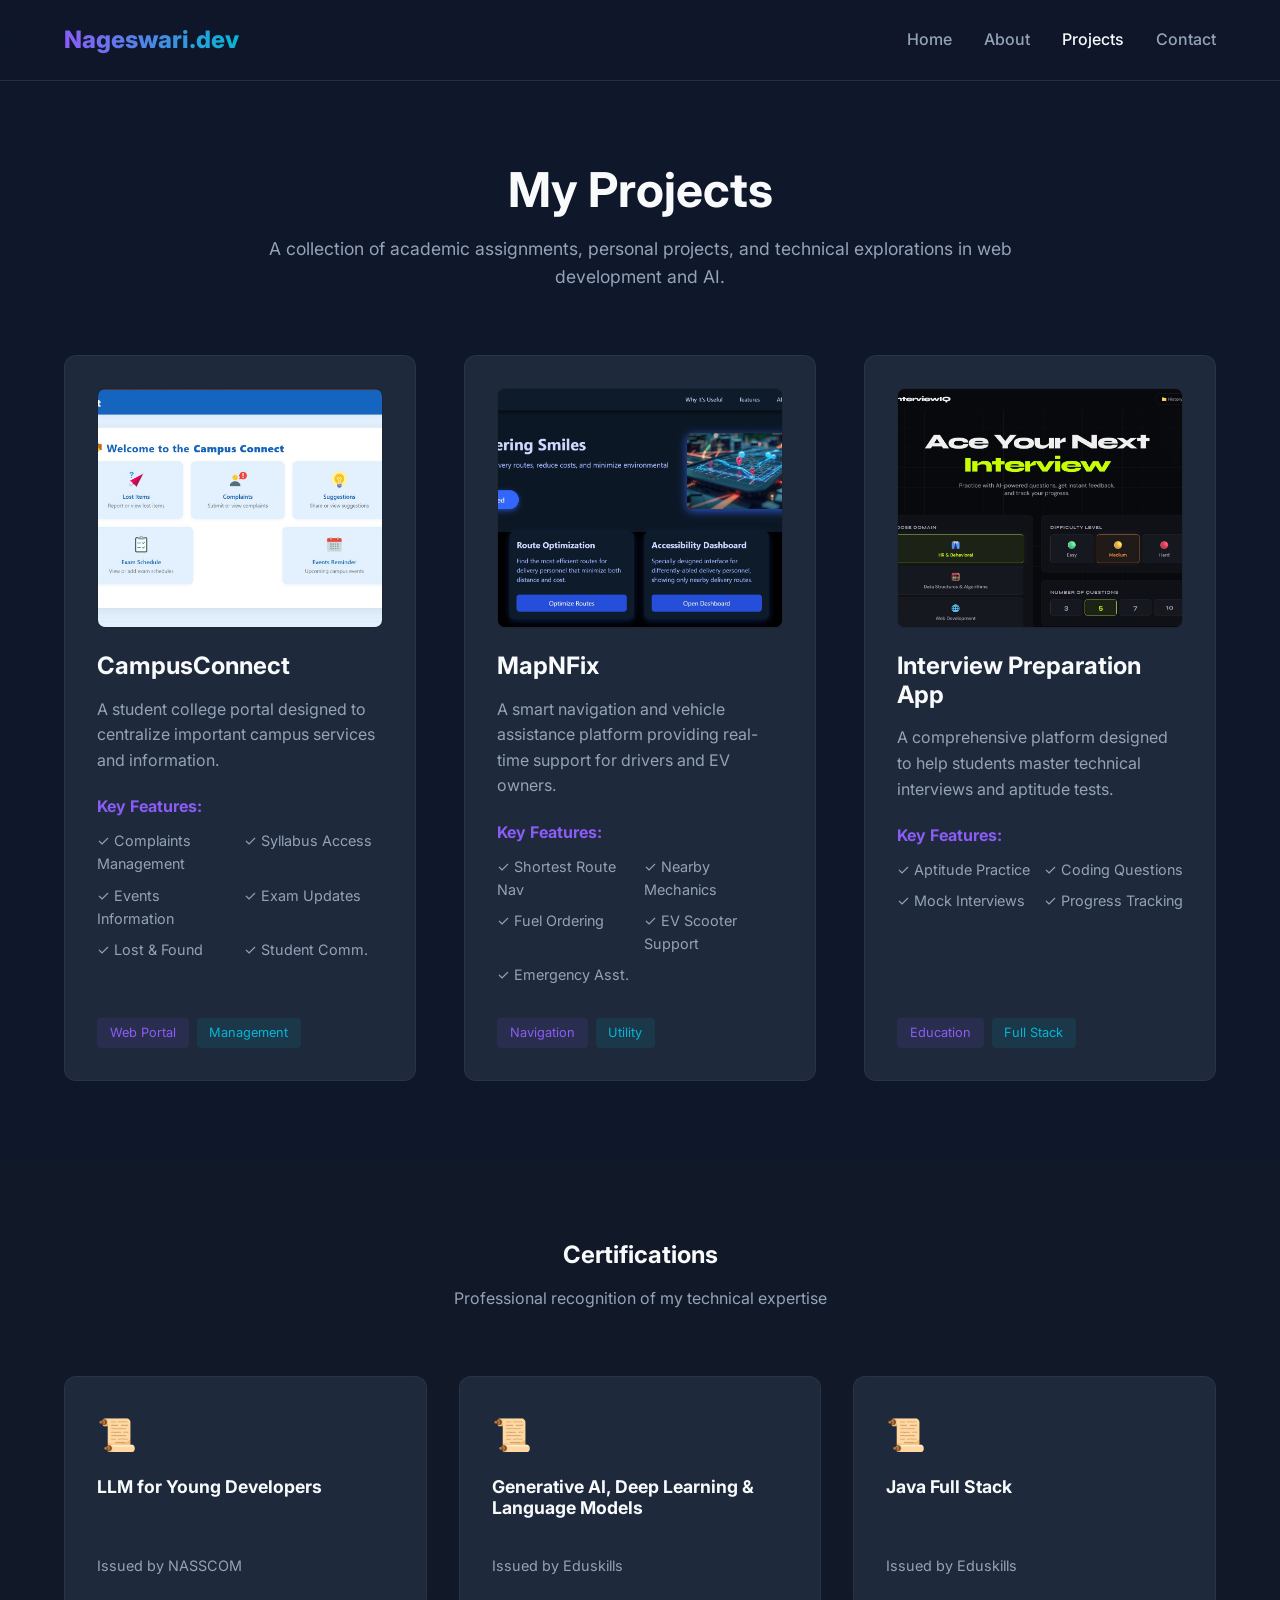
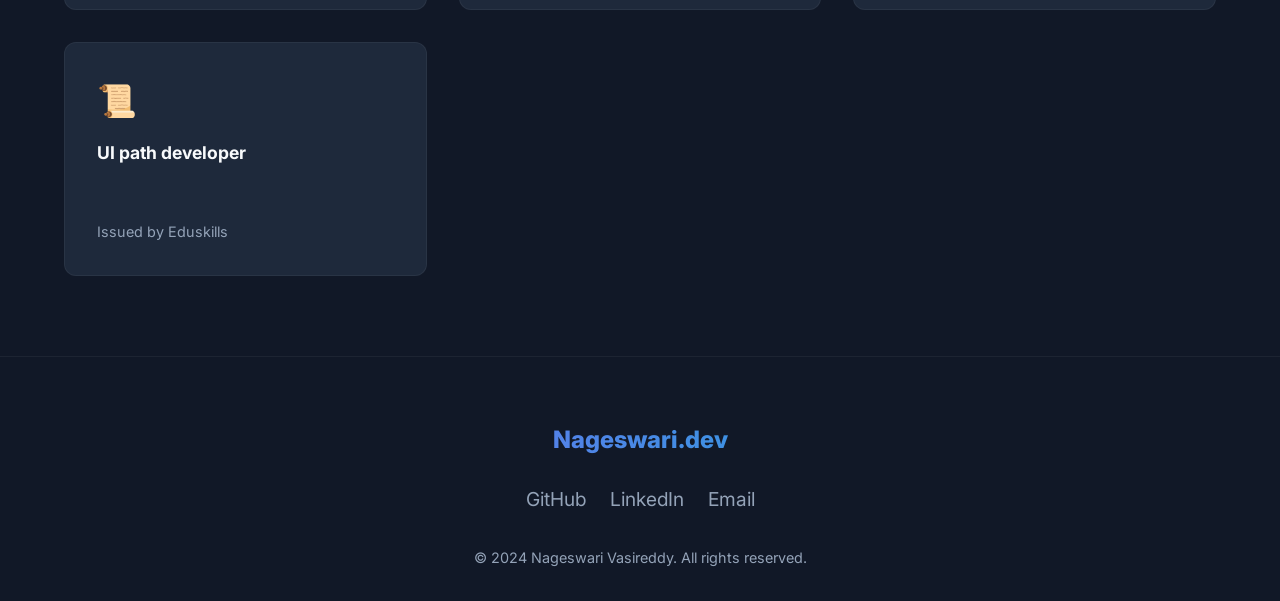
==== projects.html @ 07e3528b "Initial portfolio website" ====
<!doctype html>
<html lang="en">
  <head>
    <meta charset="UTF-8" />
    <meta name="viewport" content="width=device-width, initial-scale=1.0" />
    <meta
      name="description"
      content="Explore the technical projects of Nageswari Vasireddy, ranging from student portals to AI chatbots and navigation platforms."
    />
    <meta
      name="keywords"
      content="Nageswari Vasireddy, Projects, CampusConnect, MapNFix, Interview Prep, AI Chatbot, Portfolio"
    />
    <meta name="author" content="Nageswari Vasireddy" />

    <title>Projects | Nageswari Vasireddy</title>

    <link rel="stylesheet" href="style.css" />
    <link rel="preconnect" href="https://fonts.googleapis.com" />
    <link rel="preconnect" href="https://fonts.gstatic.com" crossorigin />
    <link
      href="https://fonts.googleapis.com/css2?family=Inter:wght@400;500;600;700;800&display=swap"
      rel="stylesheet"
    />
  </head>
  <body>
    <a href="#main-content" class="sr-only">Skip to main content</a>

    <header>
      <div class="container">
        <nav aria-label="Main Navigation">
          <a href="index.html" class="logo" aria-label="Nageswari.dev Home"
            >Nageswari.dev</a
          >
          <ul class="nav-links">
            <li><a href="index.html">Home</a></li>
            <li><a href="about.html">About</a></li>
            <li>
              <a href="projects.html" class="active" aria-current="page"
                >Projects</a
              >
            </li>
            <li><a href="contact.html">Contact</a></li>
          </ul>
        </nav>
      </div>
    </header>

    <main id="main-content">
      <section class="projects-hero" aria-labelledby="projects-title">
        <div class="container">
          <div
            style="text-align: center; max-width: 800px; margin: 0 auto 4rem"
          >
            <h1
              id="projects-title"
              style="font-size: 3rem; margin-bottom: 1rem"
            >
              My Projects
            </h1>
            <p style="color: var(--text-muted); font-size: 1.1rem">
              A collection of academic assignments, personal projects, and
              technical explorations in web development and AI.
            </p>
          </div>

          <div
            class="projects-grid"
            style="
              display: grid;
              grid-template-columns: repeat(auto-fit, minmax(350px, 1fr));
              gap: 3rem;
            "
          >
            <!-- Project 1: CampusConnect -->
            <article
              class="card project-card"
              style="display: flex; flex-direction: column"
            >
              <div
                class="project-img"
                style="
                  background: #111827;
                  height: 240px;
                  border-radius: 8px;
                  margin-bottom: 1.5rem;
                  overflow: hidden;
                  border: 1px solid rgba(255, 255, 255, 0.05);
                "
              >
                <img
                  src="assets/images/project1.jpg"
                  alt="CampusConnect Dashboard Screenshot"
                  style="width: 100%; height: 100%; object-fit: cover"
                />
              </div>
              <div class="project-content" style="flex-grow: 1">
                <h2 style="font-size: 1.5rem; margin-bottom: 1rem">
                  CampusConnect
                </h2>
                <p style="color: var(--text-muted); margin-bottom: 1.5rem">
                  A student college portal designed to centralize important
                  campus services and information.
                </p>
                <h3
                  style="
                    font-size: 1rem;
                    margin-bottom: 0.8rem;
                    color: var(--accent-primary);
                  "
                >
                  Key Features:
                </h3>
                <ul
                  style="
                    color: var(--text-muted);
                    font-size: 0.9rem;
                    margin-bottom: 2rem;
                    display: grid;
                    grid-template-columns: 1fr 1fr;
                    gap: 0.5rem;
                  "
                >
                  <li>✓ Complaints Management</li>
                  <li>✓ Syllabus Access</li>
                  <li>✓ Events Information</li>
                  <li>✓ Exam Updates</li>
                  <li>✓ Lost & Found</li>
                  <li>✓ Student Comm.</li>
                </ul>
              </div>
              <div
                class="project-tags"
                style="display: flex; gap: 0.5rem; flex-wrap: wrap"
              >
                <span
                  style="
                    font-size: 0.8rem;
                    background: rgba(139, 92, 246, 0.1);
                    color: var(--accent-primary);
                    padding: 0.3rem 0.8rem;
                    border-radius: 4px;
                  "
                  >Web Portal</span
                >
                <span
                  style="
                    font-size: 0.8rem;
                    background: rgba(6, 182, 212, 0.1);
                    color: var(--accent-secondary);
                    padding: 0.3rem 0.8rem;
                    border-radius: 4px;
                  "
                  >Management</span
                >
              </div>
            </article>

            <!-- Project 2: MapNFix -->
            <article
              class="card project-card"
              style="display: flex; flex-direction: column"
            >
              <div
                class="project-img"
                style="
                  background: #111827;
                  height: 240px;
                  border-radius: 8px;
                  margin-bottom: 1.5rem;
                  overflow: hidden;
                  border: 1px solid rgba(255, 255, 255, 0.05);
                "
              >
                <img
                  src="assets/images/project2.jpg"
                  alt="MapNFix Application Screenshot"
                  style="width: 100%; height: 100%; object-fit: cover"
                />
              </div>
              <div class="project-content" style="flex-grow: 1">
                <h2 style="font-size: 1.5rem; margin-bottom: 1rem">MapNFix</h2>
                <p style="color: var(--text-muted); margin-bottom: 1.5rem">
                  A smart navigation and vehicle assistance platform providing
                  real-time support for drivers and EV owners.
                </p>
                <h3
                  style="
                    font-size: 1rem;
                    margin-bottom: 0.8rem;
                    color: var(--accent-primary);
                  "
                >
                  Key Features:
                </h3>
                <ul
                  style="
                    color: var(--text-muted);
                    font-size: 0.9rem;
                    margin-bottom: 2rem;
                    display: grid;
                    grid-template-columns: 1fr 1fr;
                    gap: 0.5rem;
                  "
                >
                  <li>✓ Shortest Route Nav</li>
                  <li>✓ Nearby Mechanics</li>
                  <li>✓ Fuel Ordering</li>
                  <li>✓ EV Scooter Support</li>
                  <li>✓ Emergency Asst.</li>
                </ul>
              </div>
              <div
                class="project-tags"
                style="display: flex; gap: 0.5rem; flex-wrap: wrap"
              >
                <span
                  style="
                    font-size: 0.8rem;
                    background: rgba(139, 92, 246, 0.1);
                    color: var(--accent-primary);
                    padding: 0.3rem 0.8rem;
                    border-radius: 4px;
                  "
                  >Navigation</span
                >
                <span
                  style="
                    font-size: 0.8rem;
                    background: rgba(6, 182, 212, 0.1);
                    color: var(--accent-secondary);
                    padding: 0.3rem 0.8rem;
                    border-radius: 4px;
                  "
                  >Utility</span
                >
              </div>
            </article>

            <!-- Project 3: Interview Preparation App -->
            <article
              class="card project-card"
              style="display: flex; flex-direction: column"
            >
              <div
                class="project-img"
                style="
                  background: #111827;
                  height: 240px;
                  border-radius: 8px;
                  margin-bottom: 1.5rem;
                  overflow: hidden;
                  border: 1px solid rgba(255, 255, 255, 0.05);
                "
              >
                <img
                  src="assets/images/project3.jpg"
                  alt="Interview Prep App Screenshot"
                  style="width: 100%; height: 100%; object-fit: cover"
                />
              </div>
              <div class="project-content" style="flex-grow: 1">
                <h2 style="font-size: 1.5rem; margin-bottom: 1rem">
                  Interview Preparation App
                </h2>
                <p style="color: var(--text-muted); margin-bottom: 1.5rem">
                  A comprehensive platform designed to help students master
                  technical interviews and aptitude tests.
                </p>
                <h3
                  style="
                    font-size: 1rem;
                    margin-bottom: 0.8rem;
                    color: var(--accent-primary);
                  "
                >
                  Key Features:
                </h3>
                <ul
                  style="
                    color: var(--text-muted);
                    font-size: 0.9rem;
                    margin-bottom: 2rem;
                    display: grid;
                    grid-template-columns: 1fr 1fr;
                    gap: 0.5rem;
                  "
                >
                  <li>✓ Aptitude Practice</li>
                  <li>✓ Coding Questions</li>
                  <li>✓ Mock Interviews</li>
                  <li>✓ Progress Tracking</li>
                </ul>
              </div>
              <div
                class="project-tags"
                style="display: flex; gap: 0.5rem; flex-wrap: wrap"
              >
                <span
                  style="
                    font-size: 0.8rem;
                    background: rgba(139, 92, 246, 0.1);
                    color: var(--accent-primary);
                    padding: 0.3rem 0.8rem;
                    border-radius: 4px;
                  "
                  >Education</span
                >
                <span
                  style="
                    font-size: 0.8rem;
                    background: rgba(6, 182, 212, 0.1);
                    color: var(--accent-secondary);
                    padding: 0.3rem 0.8rem;
                    border-radius: 4px;
                  "
                  >Full Stack</span
                >
              </div>
            </article>
          </div>
        </div>
      </section>

      <!-- Certifications Section -->
        <section class="certifications" style="background-color: var(--bg-secondary);" aria-labelledby="certs-title">
            <div class="container">
                <div style="text-align: center; margin-bottom: 4rem;">
                    <h2 id="certs-title">Certifications</h2>
                    <p style="color: var(--text-muted);">Professional recognition of my technical expertise</p>
                </div>
                <div class="certs-grid" style="display: grid; grid-template-columns: repeat(auto-fit, minmax(280px, 1fr)); gap: 2rem;">
                    <div class="card cert-card">
                        <div style="color: var(--accent-primary); font-size: 2rem; margin-bottom: 1rem;">📜</div>
                        <h3 style="font-size: 1.1rem; margin-bottom: 0.5rem;">LLM for Young Developers</h3>
                        <p style="color: var(--text-muted); font-size: 0.9rem;">Issued by NASSCOM</p>
                    </div>
                    <div class="card cert-card">
                        <div style="color: var(--accent-secondary); font-size: 2rem; margin-bottom: 1rem;">📜</div>
                        <h3 style="font-size: 1.1rem; margin-bottom: 0.5rem;">Generative AI, Deep Learning & Language Models</h3>
                        <p style="color: var(--text-muted); font-size: 0.9rem;">Issued by Eduskills</p>
                    </div>
                    <div class="card cert-card">
                        <div style="color: var(--accent-primary); font-size: 2rem; margin-bottom: 1rem;">📜</div>
                        <h3 style="font-size: 1.1rem; margin-bottom: 0.5rem;">Java Full Stack</h3>
                        <p style="color: var(--text-muted); font-size: 0.9rem;">Issued by Eduskills</p>
                    </div>
                    <div class="card cert-card">
                        <div style="color: var(--accent-secondary); font-size: 2rem; margin-bottom: 1rem;">📜</div>
                        <h3 style="font-size: 1.1rem; margin-bottom: 0.5rem;">UI path developer</h3>
                        <p style="color: var(--text-muted); font-size: 0.9rem;">Issued by Eduskills</p>
                    </div>
                </div>
            </div>
        </section>
    </main>

</div>
    <footer>
      <div class="container">
        <div class="footer-content">
          <a
            href="index.html"
            class="logo"
            style="display: block; margin-bottom: 1.5rem"
            >Nageswari.dev</a
          >
          <div class="social-links">
            <a href="#" aria-label="GitHub Profile">GitHub</a>
            <a href="#" aria-label="LinkedIn Profile">LinkedIn</a>
            <a href="mailto:placeholder@example.com" aria-label="Email Me"
              >Email</a
            >
          </div>
        </div>
        <p class="copyright">
          &copy; 2024 Nageswari Vasireddy. All rights reserved.
        </p>
      </div>
    </footer>
  </body>
</html>
---- style.css ----
/* 
   Nageswari Vasireddy - Portfolio CSS
   Focus: Semantic, Accessible, Responsive, Modern
*/

:root {
  /* Color System */
  --bg-primary: #0f172a;
  --bg-secondary: #111827;
  --card-bg: #1e293b;
  --accent-primary: #8b5cf6;
  --accent-secondary: #06b6d4;
  --text-primary: #f8fafc;
  --text-muted: #94a3b8;
  --white: #ffffff;

  /* Spacing */
  --section-padding: 5rem 1rem;
  --container-max-width: 1200px;

  /* Transitions */
  --transition: all 0.3s ease;
}

/* Base Reset & Typography */
* {
  margin: 0;
  padding: 0;
  box-sizing: border-box;
}

html {
  scroll-behavior: smooth;
  font-size: 16px;
}

body {
  background-color: var(--bg-primary);
  color: var(--text-primary);
  font-family:
    'Inter',
    -apple-system,
    BlinkMacSystemFont,
    'Segoe UI',
    Roboto,
    sans-serif;
  line-height: 1.6;
  overflow-x: hidden;
}

/* Typography */
h1,
h2,
h3,
h4 {
  line-height: 1.2;
  margin-bottom: 1rem;
  font-weight: 700;
}
.cert-card h3 {
  min-height: 70px;
}

a {
  text-decoration: none;
  color: inherit;
  transition: var(--transition);
}

ul {
  list-style: none;
}

img {
  max-width: 100%;
  display: block;
}

/* Accessibility: Focus States */
:focus-visible {
  outline: 2px solid var(--accent-primary);
  outline-offset: 4px;
}

.sr-only {
  position: absolute;
  width: 1px;
  height: 1px;
  padding: 0;
  margin: -1px;
  overflow: hidden;
  clip: rect(0, 0, 0, 0);
  white-space: nowrap;
  border-width: 0;
}

/* Layout Components */
.container {
  max-width: var(--container-max-width);
  margin: 0 auto;
  padding: 0 1.5rem;
}

section {
  padding: var(--section-padding);
}

/* Sticky Navigation */
header {
  position: sticky;
  top: 0;
  z-index: 1000;
  background: rgba(15, 23, 42, 0.8);
  backdrop-filter: blur(12px);
  border-bottom: 1px solid rgba(255, 255, 255, 0.1);
}

nav {
  display: flex;
  justify-content: space-between;
  align-items: center;
  height: 80px;
}

.logo {
  font-size: 1.5rem;
  font-weight: 800;
  background: linear-gradient(
    to right,
    var(--accent-primary),
    var(--accent-secondary)
  );
  -webkit-background-clip: text;
  -webkit-text-fill-color: transparent;
}

.nav-links {
  display: flex;
  gap: 2rem;
}

.nav-links a {
  font-weight: 500;
  color: var(--text-muted);
}

.nav-links a:hover,
.nav-links a.active {
  color: var(--text-primary);
}

/* Buttons */
.btn {
  display: inline-block;
  padding: 0.8rem 1.5rem;
  border-radius: 8px;
  font-weight: 600;
  cursor: pointer;
  border: none;
  transition: var(--transition);
}

.btn-primary {
  background-color: var(--accent-primary);
  color: var(--white);
}

.btn-primary:hover {
  background-color: #7c3aed;
  transform: translateY(-2px);
  box-shadow: 0 10px 15px -3px rgba(139, 92, 246, 0.3);
}

.btn-outline {
  border: 1px solid var(--accent-primary);
  color: var(--accent-primary);
  background: transparent;
}

.btn-outline:hover {
  background: rgba(139, 92, 246, 0.1);
  transform: translateY(-2px);
}

/* Cards */
.card {
  background-color: var(--card-bg);
  border-radius: 12px;
  padding: 2rem;
  border: 1px solid rgba(255, 255, 255, 0.05);
  transition: var(--transition);
}

.card:hover {
  transform: translateY(-5px);
  border-color: rgba(139, 92, 246, 0.3);
}

/* Footer */
footer {
  background-color: var(--bg-secondary);
  padding: 4rem 0 2rem;
  border-top: 1px solid rgba(255, 255, 255, 0.05);
  text-align: center;
}

.footer-content {
  margin-bottom: 2rem;
}

.social-links {
  display: flex;
  justify-content: center;
  gap: 1.5rem;
  margin-bottom: 1.5rem;
}

.social-links a {
  color: var(--text-muted);
  font-size: 1.2rem;
}

.social-links a:hover {
  color: var(--accent-primary);
}

.copyright {
  color: var(--text-muted);
  font-size: 0.9rem;
}

/* Mobile Responsive */
@media (max-width: 768px) {
  .nav-links {
    display: none;
  }

  section {
    padding: 3rem 1rem;
  }

  h1 {
    font-size: 2.5rem;
  }
  h2 {
    font-size: 2rem;
  }
}
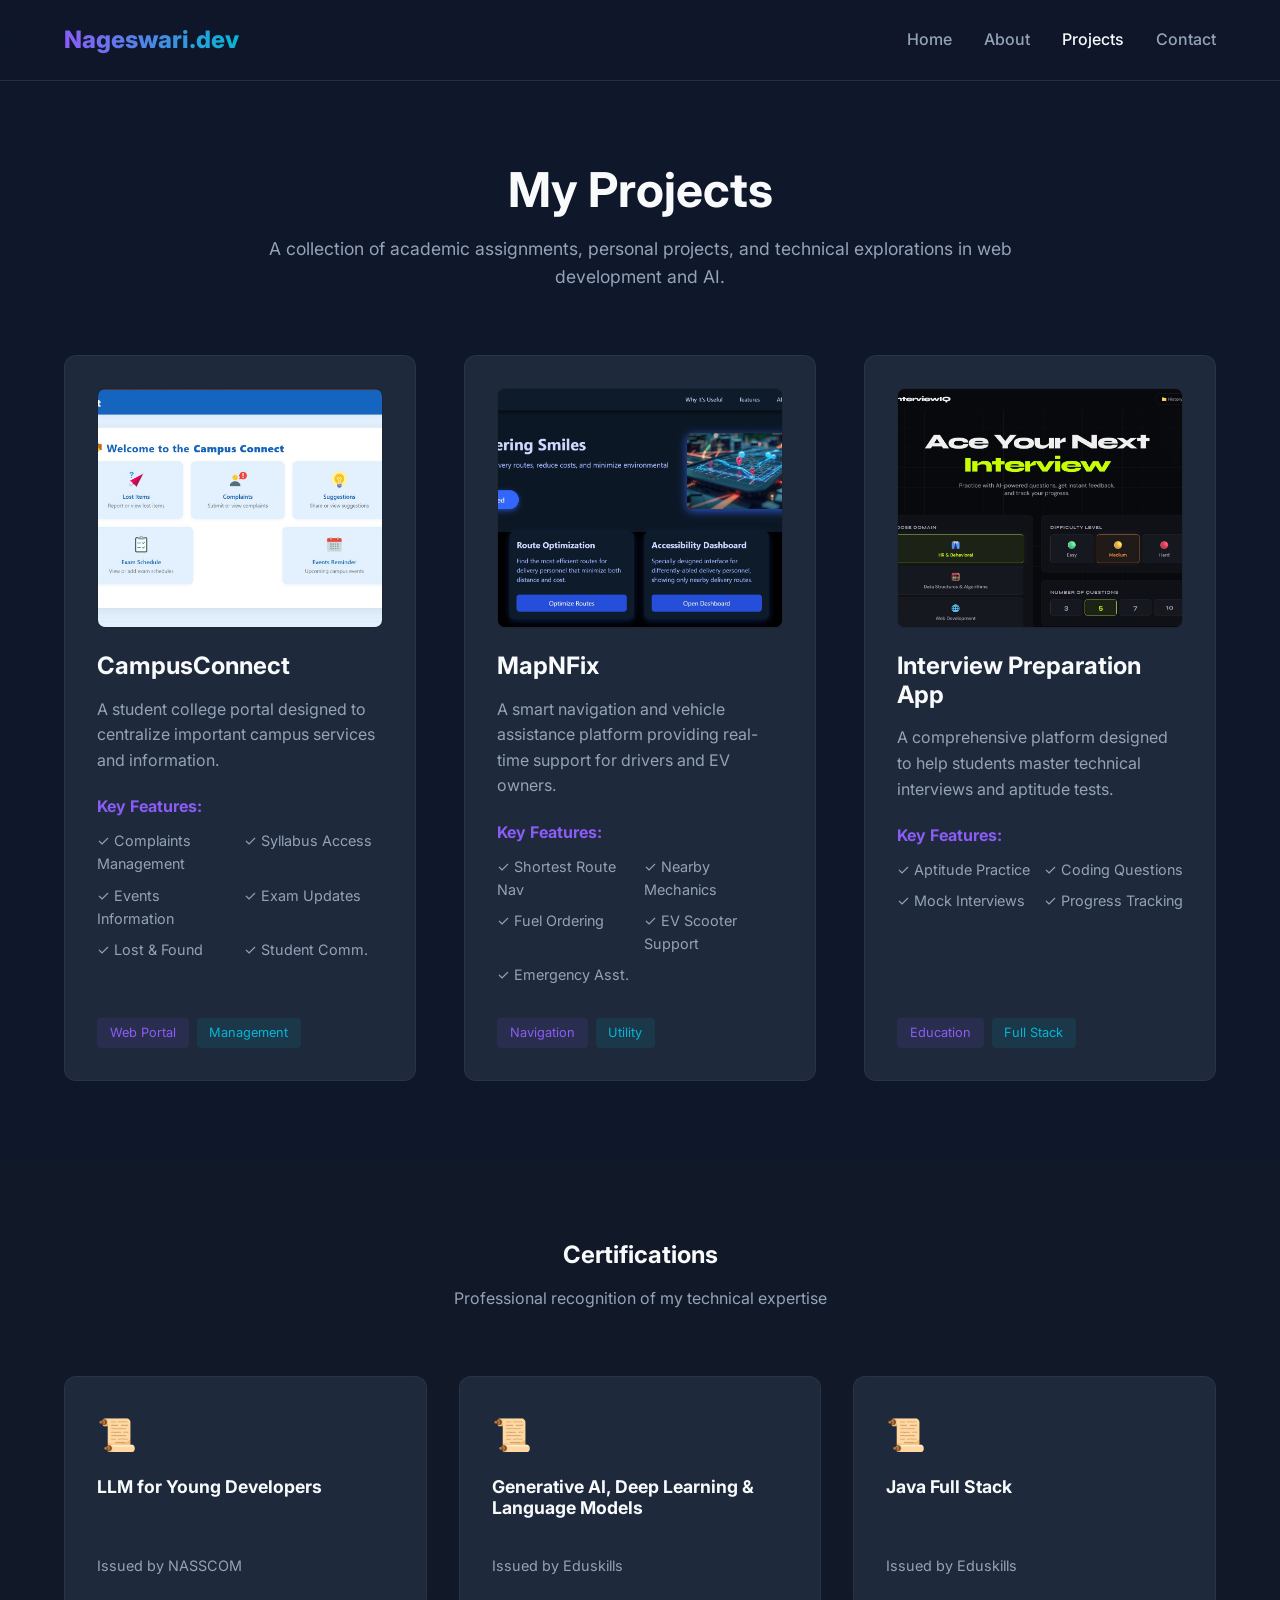
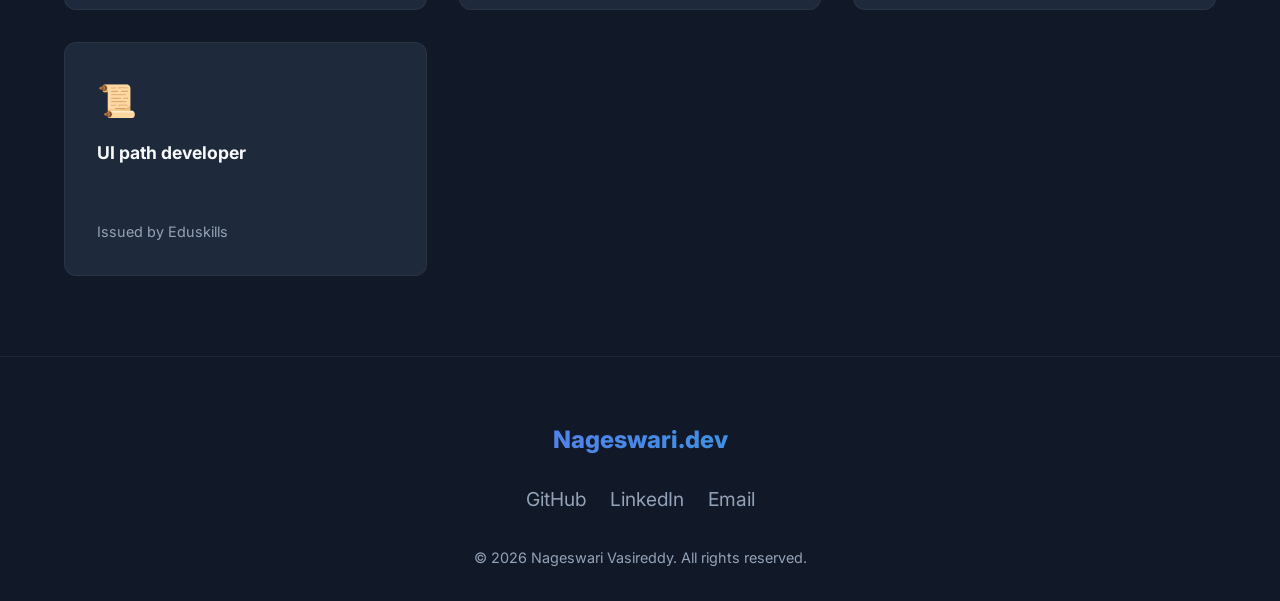
==== commit fb5dbb65: "Updated portfolio project links and theme" ====
--- a/projects.html
+++ b/projects.html
@@ -366,15 +366,23 @@
             >Nageswari.dev</a
           >
           <div class="social-links">
-            <a href="#" aria-label="GitHub Profile">GitHub</a>
-            <a href="#" aria-label="LinkedIn Profile">LinkedIn</a>
-            <a href="mailto:placeholder@example.com" aria-label="Email Me"
+            <a href="https://github.com/Nageswari-18"
+               target="_blank">
+                GitHub
+            </a>
+            <a href="https://www.linkedin.com/in/nageswari-vasireddy-a0063532a"
+               target="_blank"
+               aria-label="LinkedIn Profile">
+               LinkedIn
+            </a>
+            
+            <a href="mailto:nageswari1419@gmai.com" aria-label="Email Me"
               >Email</a
             >
           </div>
         </div>
         <p class="copyright">
-          &copy; 2024 Nageswari Vasireddy. All rights reserved.
+          &copy; 2026 Nageswari Vasireddy. All rights reserved.
         </p>
       </div>
     </footer>
